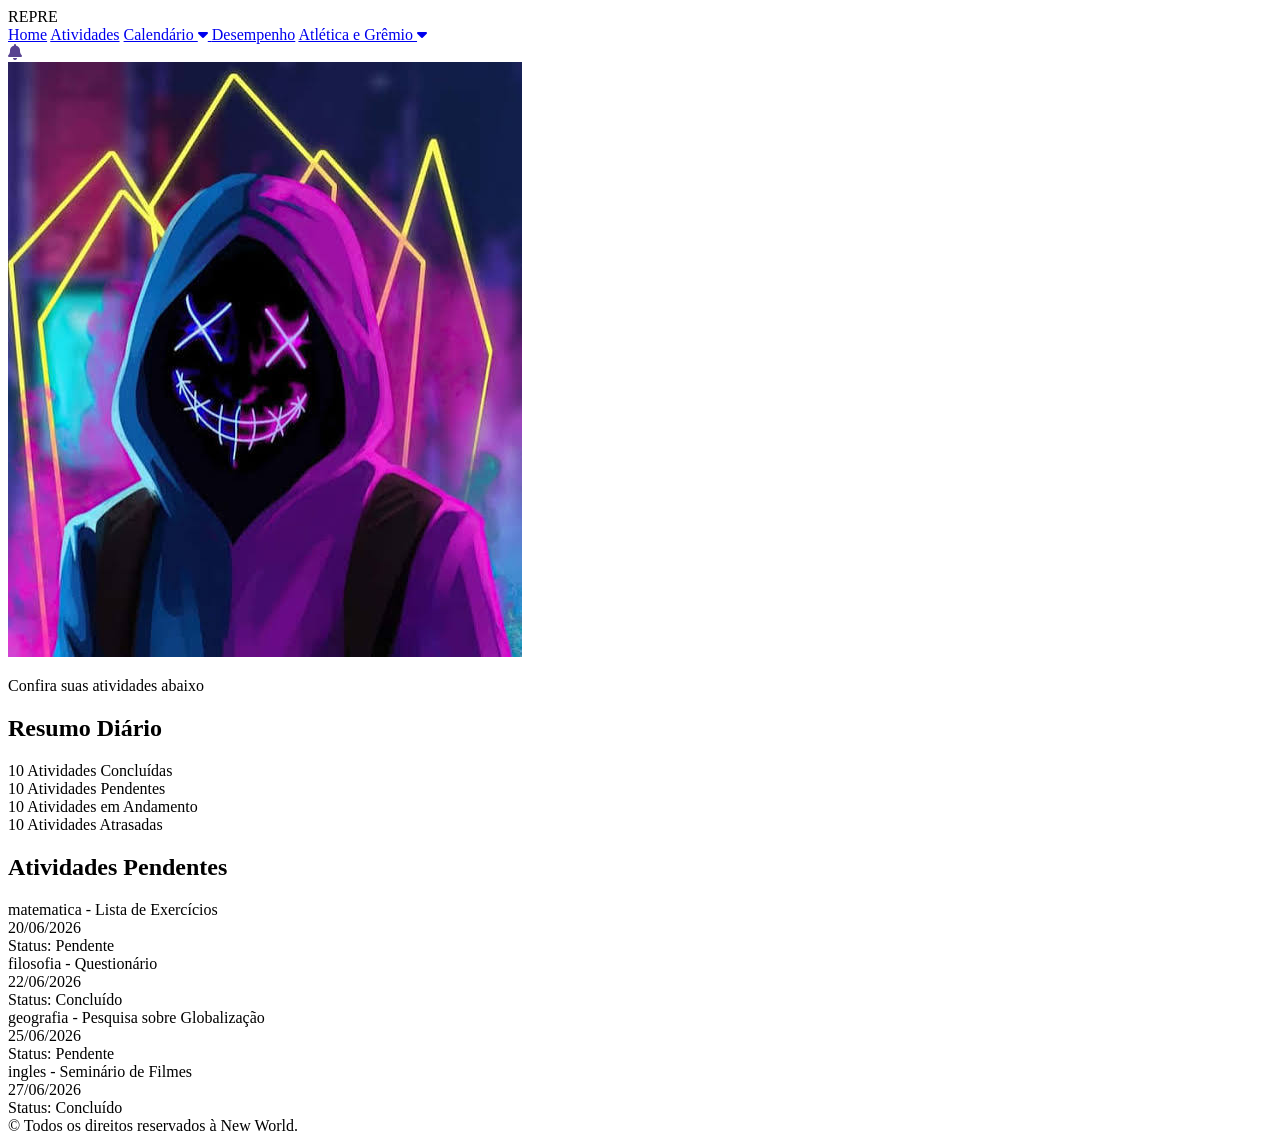
==== home.html @ 6bcc3624 "Add files via upload" ====
<!doctype html>
<html lang="pt-BR">

<head>
  <meta charset="UTF-8" />
  <meta name="viewport" content="width=device-width, initial-scale=1.0" />
  <title>Repre</title>
  <link rel="stylesheet" href="Styles/home.css" />
  <link rel="preconnect" href="https://fonts.googleapis.com" />
  <link rel="preconnect" href="https://fonts.gstatic.com" crossorigin />
  <link href="https://fonts.googleapis.com/css2?family=Montserrat:wght@400;600;700&display=swap" rel="stylesheet" />
  <link rel="stylesheet" href="https://cdnjs.cloudflare.com/ajax/libs/font-awesome/6.7.2/css/all.min.css" />
</head>

<body>
  <div class="layout">

    <div class="navbar">
      <div class="logo">
        <div class="logo-icon">
          REPRE
        </div>
      </div>

      <div class="links">
        <a href="#">Home</a>
        <a href="#">Atividades</a>
        <a href="#">
          Calendário
          <i class="fa-solid fa-caret-down"></i>
        </a>
        <a href="#">Desempenho</a>
        <a href="#">
          Atlética e Grêmio
          <i class="fa-solid fa-caret-down"></i>
        </a>
      </div>
      <div class="sininho">
        <i class="fa-solid fa-bell" style="color: #584391;"></i>
      </div>
      <div class="profile">
        <img src="imagem-foto-perfil.jpg" alt="Foto de perfil">
      </div>
    </div>



    <main class="content">
      <section class="welcome">
        <p class="sub-sub-text">
          Confira suas atividades abaixo
        </p>
      </section>

      <section class="resumo-section">

        <h2 class="resumo-title">
          Resumo Diário
        </h2>

        <div class="resumo-scroll-wrap" id="resumoScroll">

          <div class="resumo-inner">

            <div class="resumo-card verde">
              <span class="resumo-card-num">10</span>
              <span class="resumo-card-label">
                Atividades Concluídas
              </span>
            </div>

            <div class="resumo-card amarelo">
              <span class="resumo-card-num">10</span>
              <span class="resumo-card-label">
                Atividades Pendentes
              </span>
            </div>

            <div class="resumo-card azul">
              <span class="resumo-card-num">10</span>
              <span class="resumo-card-label">
                Atividades em Andamento
              </span>
            </div>

            <div class="resumo-card vermei">
              <span class="resumo-card-num">10</span>
              <span class="resumo-card-label">
                Atividades Atrasadas
              </span>
            </div>

          </div>
        </div>
      </section>


      <section class="wrapper-atividades">
        <h2 class="title-atividades">
          Atividades Pendentes
        </h2>
        <div class="cards-container" id="cards-container">
        </div>
      </section>

    </main>
    <footer class="footer">
      © Todos os direitos reservados à New World.
    </footer>
  </div>

  <script src="home.js"></script>
</body>

</html>
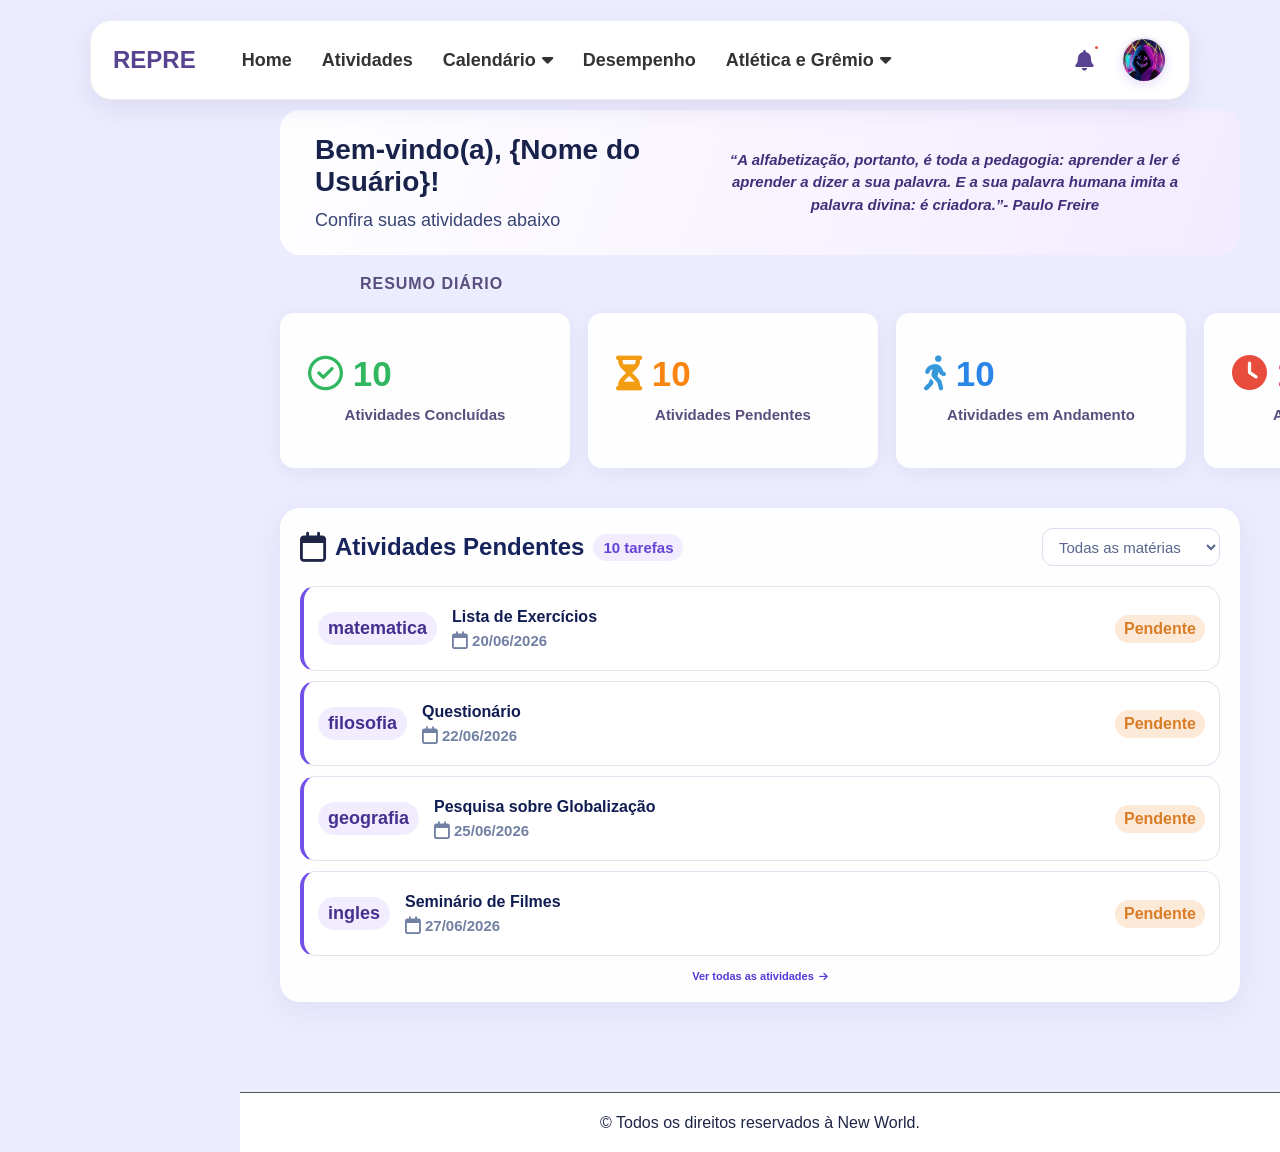
==== commit 6dbc5201: "Add files via upload" ====
--- a/home.html
+++ b/home.html
@@ -5,7 +5,7 @@
   <meta charset="UTF-8" />
   <meta name="viewport" content="width=device-width, initial-scale=1.0" />
   <title>Repre</title>
-  <link rel="stylesheet" href="Styles/home.css" />
+  <link rel="stylesheet" href="home.css" />
   <link rel="preconnect" href="https://fonts.googleapis.com" />
   <link rel="preconnect" href="https://fonts.gstatic.com" crossorigin />
   <link href="https://fonts.googleapis.com/css2?family=Montserrat:wght@400;600;700&display=swap" rel="stylesheet" />
@@ -46,62 +46,119 @@
 
 
     <main class="content">
-      <section class="welcome">
-        <p class="sub-sub-text">
-          Confira suas atividades abaixo
-        </p>
-      </section>
+      <div class="containerWelcome">
+        <section class="welcome">
+          <div class="welcome-text">
+            <h1>
+              Bem-vindo(a), {Nome do Usuário}!
+            </h1>
+            <p>
+              Confira suas atividades abaixo
+            </p>
+          </div>
+          <div class="citacao">
+            “A alfabetização, portanto, é toda a pedagogia: aprender a ler é aprender a dizer a sua palavra. E a sua
+            palavra humana imita a palavra divina: é criadora.”- Paulo Freire
+          </div>
+        </section>
 
-      <section class="resumo-section">
+        <section class="resumo-section">
 
-        <h2 class="resumo-title">
-          Resumo Diário
-        </h2>
+          <h2 class="resumo-title">
+            Resumo Diário
+          </h2>
 
-        <div class="resumo-scroll-wrap" id="resumoScroll">
+          <div class="resumo-scroll-wrap" id="resumoScroll">
 
-          <div class="resumo-inner">
+            <div class="resumo-inner">
 
-            <div class="resumo-card verde">
-              <span class="resumo-card-num">10</span>
-              <span class="resumo-card-label">
-                Atividades Concluídas
-              </span>
+              <div class="resumo-card verde">
+                <span class="resumo-card-num"><i class="fa-regular fa-circle-check" style="color: #30b75f;"></i>
+                  10</span>
+                <span class="resumo-card-label">
+                  Atividades Concluídas
+                </span>
+              </div>
+
+              <div class="resumo-card amarelo">
+                <span class="resumo-card-num"><i class="fa-solid fa-hourglass-half" style="color: #f39c12;"></i>
+                  10</span>
+                <span class="resumo-card-label">
+                  Atividades Pendentes
+                </span>
+              </div>
+
+              <div class="resumo-card azul">
+                <span class="resumo-card-num"><i class="fa-solid fa-person-walking" style="color: #3498db;"></i>
+                  10</span>
+                <span class="resumo-card-label">
+                  Atividades em Andamento
+                </span>
+              </div>
+
+              <div class="resumo-card vermei">
+                <span class="resumo-card-num"><i class="fa-solid fa-clock" style="color: #e74c3c;"></i> 10</span>
+                <span class="resumo-card-label">
+                  Atividades Atrasadas
+                </span>
+              </div>
+
+            </div>
+          </div>
+        </section>
+
+
+        <section class="wrapper-atividades">
+          <div class="atividades-coluna">
+
+            <!-- CABEÇALHO -->
+            <div class="atividades-header">
+              <div class="atividades-titulo">
+                <i class="fa-regular fa-calendar"></i>
+                <h2 class="title-atividades">
+                  Atividades Pendentes
+                </h2>
+                <span class="contador-atividades">
+                  10 tarefas
+                </span>
+              </div>
+
+
+              <!-- FILTRO -->
+              <select class="filtro-materias" id="filtro-materias">
+                <option value="todas">
+                  Todas as matérias
+                </option>
+                <option value="matematica">
+                  Matemática
+                </option>
+                <option value="filosofia">
+                  Filosofia
+                </option>
+                <option value="geografia">
+                  Geografia
+                </option>
+                <option value="ingles">
+                  Inglês
+                </option>
+                <option value="historia">
+                  História
+                </option>
+              </select>
             </div>
 
-            <div class="resumo-card amarelo">
-              <span class="resumo-card-num">10</span>
-              <span class="resumo-card-label">
-                Atividades Pendentes
-              </span>
+
+            <!-- ATIVIDADES -->
+            <div class="cards-container" id="cards-container">
             </div>
-
-            <div class="resumo-card azul">
-              <span class="resumo-card-num">10</span>
-              <span class="resumo-card-label">
-                Atividades em Andamento
-              </span>
+            <div class="ver-todas-atividades">
+              <a href="#">
+                Ver todas as atividades
+                <i class="fa-solid fa-arrow-right"></i>
+              </a>
             </div>
-
-            <div class="resumo-card vermei">
-              <span class="resumo-card-num">10</span>
-              <span class="resumo-card-label">
-                Atividades Atrasadas
-              </span>
-            </div>
-
           </div>
-        </div>
-      </section>
-
-
-      <section class="wrapper-atividades">
-        <h2 class="title-atividades">
-          Atividades Pendentes
-        </h2>
-        <div class="cards-container" id="cards-container">
-        </div>
-      </section>
+        </section>
 
     </main>
     <footer class="footer">
--- a/home.css
+++ b/home.css
@@ -0,0 +1,575 @@
+:root {
+    --branco: rgba(255, 255, 255, 1);
+    --fundo: rgb(236, 236, 255);
+    --card: rgb(241, 241, 241);
+    --roxo: rgba(109, 66, 219, 1);
+    --roxo-claro: rgba(137, 103, 229, 1);
+    --roxo-suave: rgba(245, 241, 254, 1);
+    --texto: rgba(31, 37, 70, 1);
+    --texto-secundario: rgba(89, 78, 125, 1);
+    --texto-fraco: rgba(138, 141, 161, 1);
+    --borda: rgb(83, 84, 85);
+    --borda-clara: rgba(238, 240, 246, 1);
+    --verde: rgba(48, 183, 95, 1);
+    --verde-suave: rgba(243, 248, 249, 1);
+    --vermelho: rgba(240, 88, 101, 1);
+    --vermelho-suave: rgba(254, 238, 240, 1);
+    --azul: rgba(42, 133, 232, 1);
+    --azul-suave: rgba(235, 244, 253, 1);
+    --laranja: rgba(249, 132, 15, 1);
+    --laranja-suave: rgba(255, 245, 232, 1);
+    --sombra: 0 4px 20px rgba(31, 37, 70, .06);
+    --sombra-hover: 0 8px 28px rgba(109, 66, 219, .12);
+    --raio: 14px;
+    --transicao: .25s ease
+}
+
+*,
+*::before,
+*::after {
+    box-sizing: border-box;
+    margin: 0;
+    padding: 0
+}
+
+html,
+body {
+    width: 100%;
+    min-height: 100%
+}
+
+body {
+    min-height: 100vh;
+    overflow-x: hidden;
+    font-family: "Montserrat", sans-serif;
+    background-color: var(--fundo);
+    color: var(--texto);
+}
+
+.layout {
+    min-height: 100vh;
+    display: grid;
+    grid-template-columns: 240px 1fr;
+    grid-template-rows: 70px 1fr 60px;
+    grid-template-areas: "header navbar" "sidebar content" "sidebar footer";
+    background-color: var(--fundo)
+}
+
+
+.navbar {
+    position: fixed;
+    top: 20px;
+    left: 50%;
+    transform: translateX(-50%);
+    width: calc(100% - 180px);
+    max-width: 1200px;
+    height: 80px;
+    padding: 0 22px;
+    box-sizing: border-box;
+    background: rgba(255, 255, 255, 0.96);
+    border: 1px solid #eeeeee;
+    border-radius: 22px;
+    box-shadow: 0 8px 25px rgba(70, 60, 130, 0.10);
+    display: flex;
+    align-items: center;
+    gap: 15px;
+    z-index: 1000;
+}
+
+.logo {
+    display: flex;
+    align-items: center;
+    flex-shrink: 0;
+    margin-right: 10px;
+}
+
+.logo-icon {
+    width: auto;
+    height: 45px;
+    display: flex;
+    align-items: center;
+    justify-content: center;
+    color: #584391;
+    border-radius: 12px;
+    font-size: 24px;
+    font-weight: 700;
+    white-space: nowrap;
+}
+
+.links {
+    display: flex;
+    align-items: center;
+    gap: 8px;
+    margin-left: 10px;
+    flex: 1;
+}
+
+.links a {
+    display: flex;
+    align-items: center;
+    gap: 6px;
+    padding: 9px 11px;
+    border-radius: 10px;
+    text-decoration: none;
+    color: #333333;
+    font-size: 18px;
+    font-weight: 800;
+    white-space: nowrap;
+    transition: all 0.25s ease;
+}
+
+.links a:hover {
+    color: #584391;
+    background-color: #f1edfa;
+}
+
+.links a.active {
+    color: #584391;
+    background-color: #f1edfa;
+    font-weight: 600;
+}
+
+.sininho {
+    position: relative;
+    width: 44px;
+    height: 44px;
+    display: flex;
+    align-items: center;
+    justify-content: center;
+    flex-shrink: 0;
+    border-radius: 10px;
+    font-size: 21px;
+    cursor: pointer;
+    transition: 0.25s ease;
+}
+
+.sininho:hover {
+    background-color: #f1edfa;
+}
+
+.sininho::after {
+    content: "";
+    position: absolute;
+    top: 6px;
+    right: 6px;
+    width: 7px;
+    height: 7px;
+    border-radius: 50%;
+    background-color: #e74c3c;
+    border: 2px solid white;
+}
+
+.profile {
+    width: 46px;
+    height: 46px;
+    flex-shrink: 0;
+    border-radius: 50%;
+    overflow: hidden;
+    border: 2px solid #eee8fa;
+    box-shadow: 0 3px 10px rgba(109, 66, 219, .15);
+    cursor: pointer;
+    transition: .25s ease;
+}
+
+.profile:hover {
+    transform: scale(1.05);
+    border-color: #584391;
+}
+
+.profile img {
+    width: 100%;
+    height: 100%;
+    display: block;
+    object-fit: cover;
+}
+
+.welcome {
+    background: linear-gradient(110deg, #fffffff5, #f3ebff);
+    min-height: 110px;
+    border-radius: 20px;
+    padding: 24px 35px;
+    display: flex;
+    align-items: center;
+    justify-content: space-between;
+    margin-bottom: 20px;
+    overflow: hidden;
+    animation: fadeDown .5s .1s ease both;
+}
+
+.welcome .welcome-text {
+    display: flex;
+    flex-direction: column;
+    gap: 4px;
+}
+
+.welcome h1 {
+    font-size: 28px;
+    margin: 0 0 8px 0;
+    color: #19224b;
+}
+
+.welcome p {
+    margin: 0;
+    color: #374474;
+    font-size: 18px;
+}
+
+.citacao {
+    font-style: italic;
+    color: #422e79;
+    max-width: 500px;
+    text-align: center;
+    line-height: 1.5;
+    font-size: 15px;
+    font-weight: 600;
+}
+
+.content {
+    grid-area: content;
+    display: flex;
+    flex-direction: column;
+    width: 100%;
+    min-width: 0;
+    padding: 40px 40px 50px;
+    overflow-y: auto;
+    overflow-x: hidden;
+    background-color: var(--fundo);
+}
+
+.resumo-title {
+    font-size: 16px;
+    font-weight: 800;
+    color: var(--texto-secundario);
+    text-transform: uppercase;
+    letter-spacing: .06em;
+    margin: 0 0 20px;
+    animation: fadeDown .5s .1s ease both;
+    text-align: left;
+    left: 100px;
+    margin-left: 80px
+}
+
+.resumo-inner {
+    display: flex;
+    flex-direction: row;
+    gap: 18px;
+    width: max-content
+}
+
+.resumo-card {
+    flex: 0 0 290px;
+    min-height: 155px;
+    background-color: rgba(255, 255, 255, 0.96);
+    border-radius: var(--raio);
+    padding: 18px;
+    display: flex;
+    flex-direction: column;
+    justify-content: center;
+    gap: 7px;
+    box-shadow: var(--sombra);
+    transition: var(--transicao)
+}
+
+.resumo-card:hover {
+    transform: translateY(-3px);
+    box-shadow: var(--sombra-hover)
+}
+
+.resumo-card-num {
+    font-size: 35px;
+    font-weight: 700;
+    line-height: 1;
+    margin-bottom: 6px;
+    margin-left: 10px;
+}
+
+.resumo-card-label {
+    width: 100%;
+    text-align: center;
+    font-size: 15px;
+    color: var(--texto-secundario);
+    line-height: 1.4;
+    font-weight: 600;
+}
+
+.verde .resumo-card-num {
+    color: var(--verde)
+}
+
+.amarelo .resumo-card-num {
+    color: var(--laranja)
+}
+
+.azul .resumo-card-num {
+    color: var(--azul)
+}
+
+.vermei .resumo-card-num {
+    color: var(--vermelho)
+}
+
+.wrapper-atividades {
+    width: 100%;
+    max-width: 1300px;
+    height: auto;
+    margin: 40px  0;
+    box-sizing: border-box;
+}
+
+.atividades-coluna {
+    width: 100%;
+    height: 100%;
+    background: rgba(255, 255, 255, 0.96);
+    border-radius: 20px;
+    padding: 20px;
+    box-sizing: border-box;
+    box-shadow: 0 8px 30px rgba(77, 62, 135, 0.08);
+}
+
+.atividades-header {
+    width: 100%;
+    display: flex;
+    align-items: center;
+    justify-content: space-between;
+    margin-bottom: 20px;
+}
+
+.atividades-titulo {
+    display: flex;
+    align-items: center;
+    gap: 9px;
+    font-size: 30px;
+    font-weight: 750;
+}
+
+.title-atividades {
+    margin: 0;
+    font-size: 24px;
+    font-weight: 750;
+    color: #17245c;
+    line-height: 1.2;
+}
+
+.contador-atividades {
+    padding: 5px 10px;
+    background: #f1edff;
+    color: #6543d7;
+    border-radius: 20px;
+    font-size: 15px;
+    font-weight: 600;
+}
+
+.filtro-materias {
+    width: 178px;
+    height: 38px;
+    padding: 0 12px;
+    border: 1px solid #dddff0;
+    border-radius: 11px;
+    background: white;
+    color: #59658c;
+    font-size: 15px;
+    outline: none;
+    cursor: pointer;
+    transition: .2s ease;
+}
+
+.filtro-materias:hover {
+    border-color: #cfc5f5;
+}
+
+.filtro-materias:focus {
+    border-color: #7351df;
+    box-shadow: 0 0 0 3px rgba(115, 81, 223, .08);
+}
+
+.cards-container {
+    width: 100%;
+    display: flex;
+    flex-direction: column;
+    gap: 10px;
+    box-sizing: border-box;
+}
+
+
+.card-atividades {
+    width: 100%;
+    min-height: 85px;
+    display: flex;
+    align-items: center;
+    gap: 15px;
+    padding: 10px 14px 10px 14px;
+    box-sizing: border-box;
+    background: #ffffff;
+    border: 1px solid #e2e3ef;
+    border-left: 4px solid #7351e8;
+    border-radius: 15px;
+    transition: .2s ease;
+}
+
+.card-atividades:hover {
+    border-color: #d7d1f4;
+    box-shadow: 0 4px 14px rgba(92, 72, 170, .07);
+    transform: translateY(-1px);
+}
+
+.card-atividades.matematica .atividade-materia {
+    color: #6040db;
+    background: #eeeaff;
+}
+
+.card-atividades.filosofia .atividade-materia {
+    color: #3470d9;
+    background: #eaf1ff;
+}
+
+.card-atividades.geografia .atividade-materia {
+    color: #e66d00;
+    background: #fff0df;
+}
+
+.card-atividades.ingles .atividade-materia {
+    color: #15957c;
+    background: #def7f0;
+}
+
+.card-atividades.historia .atividade-materia {
+    color: #e6535c;
+    background: #ffe9eb;
+}
+
+.atividade-conteudo {
+    flex: 1;
+    min-width: 0;
+    display: flex;
+    flex-direction: column;
+    justify-content: center;
+}
+
+.card-atividades-title {
+    margin: 0;
+    padding: 5px 10px;
+    background: #f1edff;
+    color: #46308f;
+    border-radius: 20px;
+    font-size: 18px;
+    font-weight: 750;
+    line-height: 1.3;
+}
+
+.card-atividades-conteudo {
+    margin: 0;
+    color: #101d52;
+    font-size: 16px;
+    font-weight: 650;
+    line-height: 1.3;
+}
+
+.atividade-informacoes {
+    display: flex;
+    align-items: center;
+    gap: 10px;
+    margin-top: 4px;
+}
+
+.card-atividades-data {
+    display: flex;
+    align-items: center;
+    gap: 4px;
+    color: #7180a3;
+    font-size: 15px;
+    font-weight: 600;
+}
+
+.card-atividades-data i {
+    font-size: 18px;
+}
+
+.atividade-status {
+    display: flex;
+    align-items: center;
+    justify-content: center;
+    text-align: center;
+}
+
+.card-atividades-status {
+    padding: 5px 9px;
+    border-radius: 20px;
+    font-size: 16px;
+    font-weight: 700;
+    white-space: nowrap;
+    color: #da7d27;
+    background: #fde9d7;
+}
+
+.ver-todas-atividades {
+    width: 100%;
+    display: flex;
+    justify-content: center;
+    margin-top: 14px;
+}
+
+.ver-todas-atividades a {
+    display: flex;
+    align-items: center;
+    gap: 5px;
+    color: #5837db;
+    font-size: 11px;
+    font-weight: 650;
+    text-decoration: none;
+    transition: .2s ease;
+}
+
+.ver-todas-atividades a:hover {
+    color: #3921a5;
+}
+
+.ver-todas-atividades i {
+    font-size: 10px;
+}
+
+
+
+.footer {
+    width: 100%;
+    grid-area: footer;
+    display: flex;
+    align-items: center;
+    justify-content: center;
+    background-color: var(--branco);
+    border-top: 1px solid var(--borda);
+    padding: 0 20px
+}
+
+.footer p {
+    font-size: 13px;
+    color: var(--texto-fraco)
+}
+
+::-webkit-scrollbar {
+    width: 8px
+}
+
+::-webkit-scrollbar-track {
+    background: var(--fundo)
+}
+
+::-webkit-scrollbar-thumb {
+    background: rgba(109, 66, 219, .30);
+    border-radius: 20px
+}
+
+::-webkit-scrollbar-thumb:hover {
+    background: var(--roxo)
+}
+
+@keyframes fadeDown {
+    from {
+        opacity: 0;
+        transform: translateY(-8px)
+    }
+
+    to {
+        opacity: 1;
+        transform: translateY(0)
+    }
+}
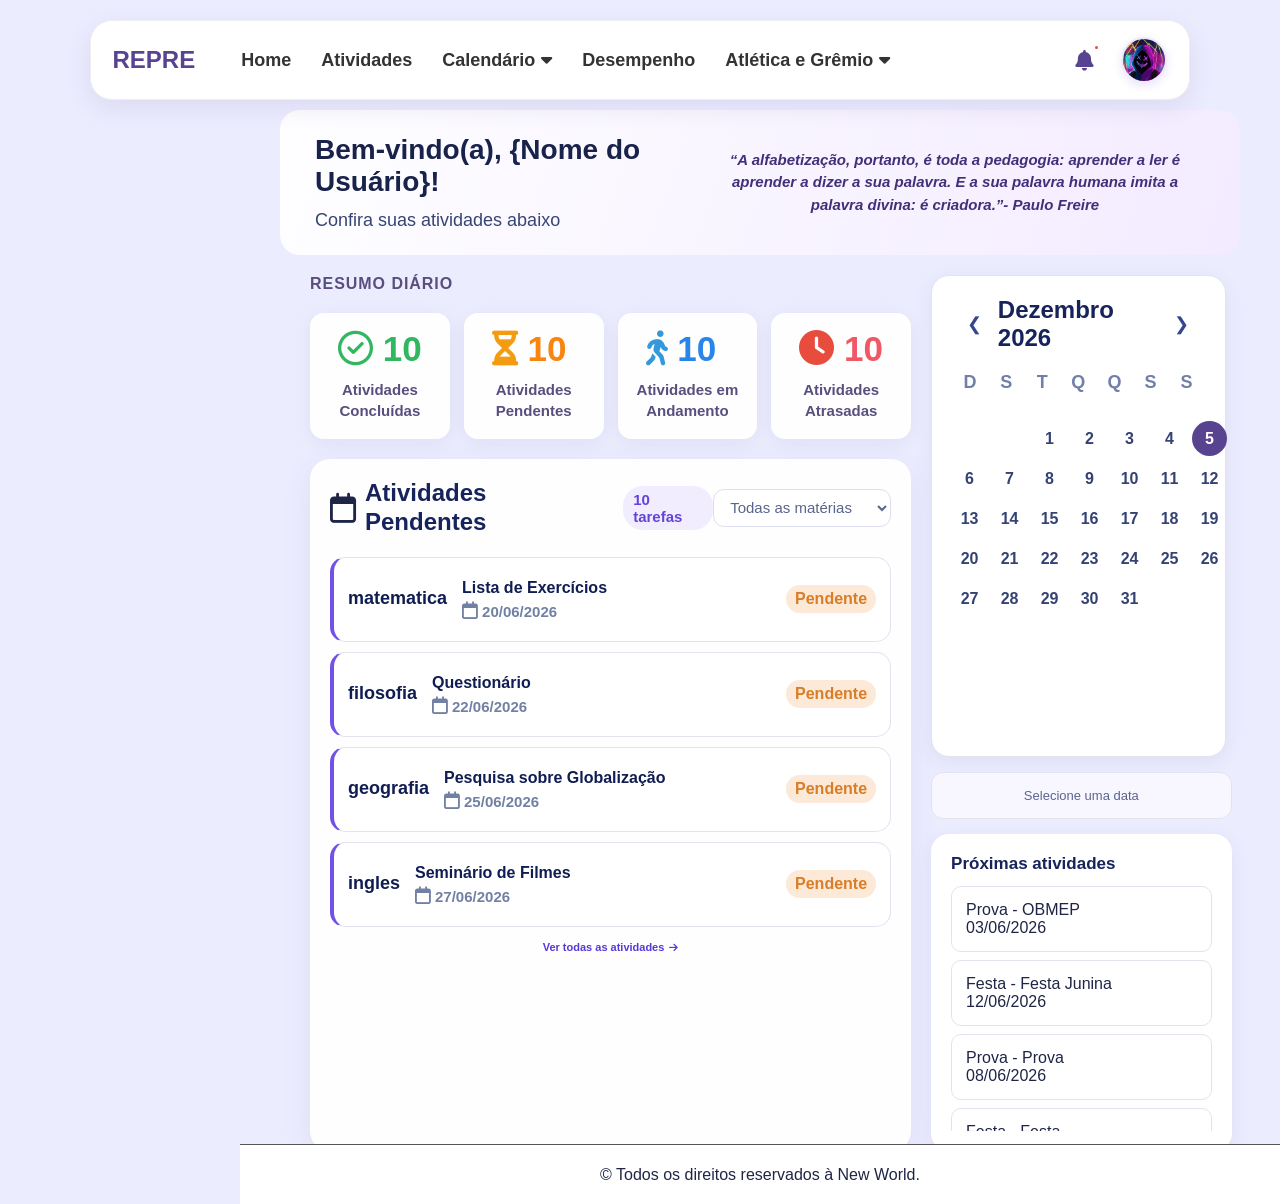
==== commit 5ce2d436: "Add files via upload" ====
--- a/home.html
+++ b/home.html
@@ -62,103 +62,153 @@
           </div>
         </section>
 
-        <section class="resumo-section">
-
-          <h2 class="resumo-title">
-            Resumo Diário
+        <div class="dashboard-conteudo">
+
+          <section class="resumo-section">
+
+            <h2 class="resumo-title">
+              Resumo Diário
+            </h2>
+
+            <div class="resumo-scroll-wrap" id="resumoScroll">
+
+              <div class="resumo-inner">
+
+                <div class="resumo-card verde">
+                  <span class="resumo-card-num"><i class="fa-regular fa-circle-check" style="color: #30b75f;"></i>
+                    10</span>
+                  <span class="resumo-card-label">
+                    Atividades Concluídas
+                  </span>
+                </div>
+
+                <div class="resumo-card amarelo">
+                  <span class="resumo-card-num"><i class="fa-solid fa-hourglass-half" style="color: #f39c12;"></i>
+                    10</span>
+                  <span class="resumo-card-label">
+                    Atividades Pendentes
+                  </span>
+                </div>
+
+                <div class="resumo-card azul">
+                  <span class="resumo-card-num"><i class="fa-solid fa-person-walking" style="color: #3498db;"></i>
+                    10</span>
+                  <span class="resumo-card-label">
+                    Atividades em Andamento
+                  </span>
+                </div>
+
+                <div class="resumo-card vermei">
+                  <span class="resumo-card-num"><i class="fa-solid fa-clock" style="color: #e74c3c;"></i> 10</span>
+                  <span class="resumo-card-label">
+                    Atividades Atrasadas
+                  </span>
+                </div>
+
+              </div>
+            </div>
+          </section>
+
+
+          <section class="wrapper-atividades">
+            <div class="atividades-coluna">
+
+              <div class="atividades-header">
+                <div class="atividades-titulo">
+                  <i class="fa-regular fa-calendar"></i>
+                  <h2 class="title-atividades">
+                    Atividades Pendentes
+                  </h2>
+                  <span class="contador-atividades">
+                    10 tarefas
+                  </span>
+                </div>
+
+
+                <select class="filtro-materias" id="filtro-materias">
+                  <option value="todas">
+                    Todas as matérias
+                  </option>
+                  <option value="matematica">
+                    Matemática
+                  </option>
+                  <option value="filosofia">
+                    Filosofia
+                  </option>
+                  <option value="geografia">
+                    Geografia
+                  </option>
+                  <option value="ingles">
+                    Inglês
+                  </option>
+                  <option value="historia">
+                    História
+                  </option>
+                </select>
+              </div>
+
+              <div class="cards-container" id="cards-container">
+              </div>
+              <div class="ver-todas-atividades">
+                <a href="#">
+                  Ver todas as atividades
+                  <i class="fa-solid fa-arrow-right"></i>
+                </a>
+              </div>
+            </div>
+          </section>
+
+
+
+          <section class="coluna-calendario">
+
+            <div class="calendario">
+              <div class="calendario-header">
+                <button id="prev">❮</button>
+                <h2 id="mes"></h2>
+
+                <button id="next">❯</button>
+
+              </div>
+
+
+              <div class="weekdays">
+
+                <span>D</span>
+                <span>S</span>
+                <span>T</span>
+                <span>Q</span>
+                <span>Q</span>
+                <span>S</span>
+                <span>S</span>
+
+              </div>
+
+
+              <div id="calendarDays" class="days">
+              </div>
+        </div>
+
+        <div id="eventoInfo" class="evento-info">
+
+          Selecione uma data
+
+        </div>
+
+
+        <!-- PRÓXIMAS ATIVIDADES -->
+
+        <div class="wrapper-proximos">
+
+          <h2 class="title-proximo">
+            Próximas atividades
           </h2>
 
-          <div class="resumo-scroll-wrap" id="resumoScroll">
-
-            <div class="resumo-inner">
-
-              <div class="resumo-card verde">
-                <span class="resumo-card-num"><i class="fa-regular fa-circle-check" style="color: #30b75f;"></i>
-                  10</span>
-                <span class="resumo-card-label">
-                  Atividades Concluídas
-                </span>
-              </div>
-
-              <div class="resumo-card amarelo">
-                <span class="resumo-card-num"><i class="fa-solid fa-hourglass-half" style="color: #f39c12;"></i>
-                  10</span>
-                <span class="resumo-card-label">
-                  Atividades Pendentes
-                </span>
-              </div>
-
-              <div class="resumo-card azul">
-                <span class="resumo-card-num"><i class="fa-solid fa-person-walking" style="color: #3498db;"></i>
-                  10</span>
-                <span class="resumo-card-label">
-                  Atividades em Andamento
-                </span>
-              </div>
-
-              <div class="resumo-card vermei">
-                <span class="resumo-card-num"><i class="fa-solid fa-clock" style="color: #e74c3c;"></i> 10</span>
-                <span class="resumo-card-label">
-                  Atividades Atrasadas
-                </span>
-              </div>
-
-            </div>
+          <div class="cards-container" id="proximos-container">
           </div>
-        </section>
-
-
-        <section class="wrapper-atividades">
-          <div class="atividades-coluna">
-
-            <!-- CABEÇALHO -->
-            <div class="atividades-header">
-              <div class="atividades-titulo">
-                <i class="fa-regular fa-calendar"></i>
-                <h2 class="title-atividades">
-                  Atividades Pendentes
-                </h2>
-                <span class="contador-atividades">
-                  10 tarefas
-                </span>
-              </div>
-
-
-              <!-- FILTRO -->
-              <select class="filtro-materias" id="filtro-materias">
-                <option value="todas">
-                  Todas as matérias
-                </option>
-                <option value="matematica">
-                  Matemática
-                </option>
-                <option value="filosofia">
-                  Filosofia
-                </option>
-                <option value="geografia">
-                  Geografia
-                </option>
-                <option value="ingles">
-                  Inglês
-                </option>
-                <option value="historia">
-                  História
-                </option>
-              </select>
-            </div>
-
-
-            <!-- ATIVIDADES -->
-            <div class="cards-container" id="cards-container">
-            </div>
-            <div class="ver-todas-atividades">
-              <a href="#">
-                Ver todas as atividades
-                <i class="fa-solid fa-arrow-right"></i>
-              </a>
-            </div>
-          </div>
-        </section>
+
+        </div>
+      </div>
 
     </main>
     <footer class="footer">
--- a/home.css
+++ b/home.css
@@ -224,6 +224,7 @@
     font-weight: 600;
 }
 
+
 .content {
     grid-area: content;
     display: flex;
@@ -234,6 +235,23 @@
     overflow-y: auto;
     overflow-x: hidden;
     background-color: var(--fundo);
+}
+ 
+.dashboard-conteudo {
+    width: 96%;
+    height: 89%;
+    margin: 20px 30px;
+    display: grid;
+    grid-template-columns: minmax(0, 2fr) minmax(300px, 1fr);
+    grid-template-rows: auto 1fr; 
+    align-items: stretch;
+    gap: 20px;
+    box-sizing: border-box;
+}
+
+.resumo-section {
+    grid-column: 1;
+    grid-row: 1;
 }
 
 .resumo-title {
@@ -245,20 +263,22 @@
     margin: 0 0 20px;
     animation: fadeDown .5s .1s ease both;
     text-align: left;
-    left: 100px;
-    margin-left: 80px
+
 }
 
 .resumo-inner {
-    display: flex;
-    flex-direction: row;
-    gap: 18px;
-    width: max-content
+    width: 100%;
+    display: grid;
+    grid-template-columns: repeat(4, minmax(0, 1fr));
+    gap: 14px;
+    box-sizing: border-box;
 }
 
 .resumo-card {
-    flex: 0 0 290px;
-    min-height: 155px;
+    width: 100%;
+    min-width: 0;
+    min-height: 125px;
+    box-sizing: border-box;
     background-color: rgba(255, 255, 255, 0.96);
     border-radius: var(--raio);
     padding: 18px;
@@ -308,11 +328,13 @@
     color: var(--vermelho)
 }
 
+
 .wrapper-atividades {
-    width: 100%;
-    max-width: 1300px;
-    height: auto;
-    margin: 40px  0;
+    grid-column: 1;
+    grid-row: 2;
+    width: 100%;
+    height: 100%;
+    margin: 0;
     box-sizing: border-box;
 }
 
@@ -382,12 +404,14 @@
     box-shadow: 0 0 0 3px rgba(115, 81, 223, .08);
 }
 
-.cards-container {
+.atividades-coluna .cards-container {
     width: 100%;
     display: flex;
     flex-direction: column;
     gap: 10px;
     box-sizing: border-box;
+    max-height: none;
+    overflow: visible;
 }
 
 
@@ -447,10 +471,7 @@
 
 .card-atividades-title {
     margin: 0;
-    padding: 5px 10px;
-    background: #f1edff;
-    color: #46308f;
-    border-radius: 20px;
+    color: #101d52; /* FIX: era estilo de badge (fundo roxo + pill) igual ao contador; agora é texto de título */
     font-size: 18px;
     font-weight: 750;
     line-height: 1.3;
@@ -528,6 +549,173 @@
 }
 
 
+.coluna-calendario {
+    grid-column: 2;
+    grid-row: 1 / 3;
+    width: 100%;
+    height: 100%;
+    display: flex;
+    flex-direction: column;
+    gap: 15px;
+    box-sizing: border-box;
+}
+
+.calendario {
+    width: 98%;
+    height: 55%;
+    box-sizing: border-box;
+    background: #fff;
+    border: 1px solid #e2e3ef;
+    border-radius: 18px;
+    padding: 20px;
+    box-shadow: 0 5px 20px rgba(44, 55, 120, 0.07);
+}
+
+.calendario-header {
+    display: flex;
+    justify-content: space-between;
+    align-items: center;
+}
+
+.calendario-header h2 {
+    margin: 0;
+    color: #17245c;
+    font-size: 24px;
+    font-weight: 900;
+}
+
+.calendario-header button {
+    width: 50px;
+    height: 50px;
+    display: flex;
+    align-items: center;
+    justify-content: center;
+    border: none;
+    border-radius: 8px;
+    background: transparent;
+    color: #36458c;
+    font-size: 18px;
+    cursor: pointer;
+}
+
+.calendario-header button:hover {
+    background: #eeeaff;
+}
+
+
+.weekdays,
+.days {
+    display: grid;
+    grid-template-columns: repeat(7, 1fr);
+    text-align: center;
+}
+
+.weekdays {
+    margin-top: 20px;
+    color: #7080a9;
+    font-size: 18px;
+    font-weight: 800;
+}
+
+.days {
+    gap: 5px;
+    margin-top: 28px;
+}
+
+.day,
+.today {
+    width: 35px;
+    height: 35px;
+    display: flex;
+    align-items: center;
+    justify-content: center;
+    margin: auto;
+    border-radius: 50%;
+    font-size: 12px;
+    cursor: pointer;
+}
+
+.day {
+    color: #344274;
+    font-weight: 600;
+    font-size: 16px;
+}
+
+.day:hover {
+    background: #eeeaff;
+}
+
+.today {
+    background: #584391;
+    color: #fff;
+    font-weight: bold;
+}
+
+
+.evento-info {
+    width: 100%;
+    box-sizing: border-box;
+    margin-top: 0;
+    padding: 15px;
+    border-radius: 12px;
+    background: #f8f7ff;
+    border: 1px solid #e2e3ef;
+    color: #59658c;
+    font-size: 13px;
+    text-align: center;
+}
+
+.wrapper-proximos {
+    width: 100%;
+    box-sizing: border-box;
+    background: #fff;
+    border-radius: 18px;
+    padding: 20px;
+    box-shadow: 0 5px 20px rgba(44, 55, 120, 0.07);
+    flex: 1;
+    display: flex;
+    flex-direction: column;
+    min-height: 0; 
+}
+
+.title-proximo {
+    margin: 0 0 12px;
+    color: #17245c;
+    font-size: 17px;
+    font-weight: 750;
+    text-align: left;
+}
+
+
+.wrapper-proximos .cards-container {
+    width: 100%;
+    display: flex;
+    flex-direction: column;
+    gap: 8px;
+    box-sizing: border-box;
+    flex: 1;
+    min-height: 0;
+    overflow-y: auto;
+    overflow-x: hidden;
+}
+
+.wrapper-proximos .cards-container::-webkit-scrollbar {
+    display: none;
+}
+
+.card-proximos {
+    width: 100%;
+    box-sizing: border-box;
+    display: flex;
+    flex-direction: column;
+    margin: 0;
+    padding: 14px;
+    background: #ffffff;
+    border-radius: 10px;
+    border: 1px solid #e2e3ef;
+}
+
+
 
 .footer {
     width: 100%;
